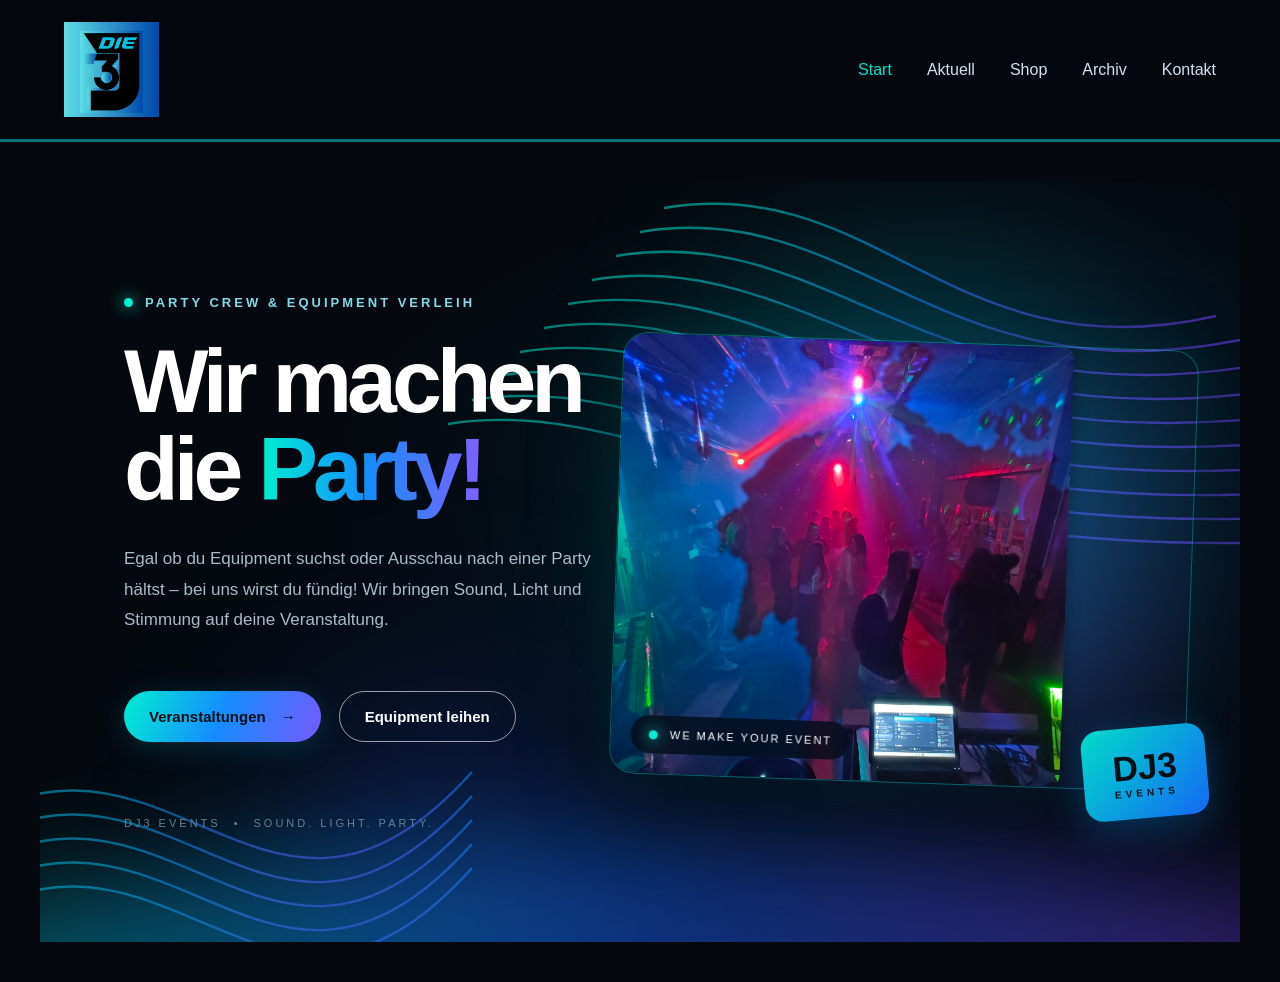
==== index.html @ 70f977b8 "fixed "Equipment leihen" button on the homepage" ====
<!DOCTYPE html>
<html lang="de">

<head>
    <meta charset="UTF-8">
    <meta name="viewport" content="width=device-width, initial-scale=1.0">

    <title>DJ3 Events – Wir machen die Party!</title>

    <link rel="icon" type="image/png" href="logo.png">
    <link rel="stylesheet" href="style.css">
</head>

<body class="home-page">

    <header class="site-header">

        <!-- Logo -->
        <a href="index.html" class="logo">
            <img src="logo.png" alt="DJ3 Events Logo">
        </a>

        <!-- Navigation -->
        <nav>
            <a href="index.html" class="active">Start</a>
            <a href="aktuell.html">Aktuell</a>
            <a href="shop.html">Shop</a>
            <a href="archiv.html">Archiv</a>
            <a href="kontakt.html">Kontakt</a>
        </nav> 
    </header>
    
    <main>

        <section class="hero">

            <!-- Dekorative Farbflächen -->
            <div class="glow glow-one"></div>
            <div class="glow glow-two"></div>

            <!-- Geschwungene Neonlinien -->
            <svg class="wave-lines"
                 viewBox="0 0 1000 650"
                 preserveAspectRatio="xMidYMid slice"
                 aria-hidden="true">

                <defs>
                    <linearGradient id="waveGradient"
                        x1="0%" y1="0%" x2="100%" y2="100%">

                        <stop offset="0%" stop-color="#00f0d0"/>
                        <stop offset="50%" stop-color="#168cff"/>
                        <stop offset="100%" stop-color="#873cff"/>

                    </linearGradient>
                </defs>

                <g fill="none"
                   stroke="url(#waveGradient)"
                   stroke-width="2"
                   opacity="0.65">

                    <path d="M 520 30 C 700 0 760 170 980 120"/>
                    <path d="M 500 50 C 680 20 750 190 1000 140"/>
                    <path d="M 480 70 C 660 40 740 210 1020 160"/>
                    <path d="M 460 90 C 640 60 730 230 1040 180"/>
                    <path d="M 440 110 C 620 80 720 250 1060 200"/>
                    <path d="M 420 130 C 600 100 710 270 1080 220"/>
                    <path d="M 400 150 C 580 120 700 290 1100 240"/>
                    <path d="M 380 170 C 560 140 690 310 1120 260"/>
                    <path d="M 360 190 C 540 160 680 330 1140 280"/>
                    <path d="M 340 210 C 520 180 670 350 1160 300"/>

                    <path d="M -100 570 C 100 400 180 700 360 500"/>
                    <path d="M -100 590 C 100 420 180 720 360 520"/>
                    <path d="M -100 610 C 100 440 180 740 360 540"/>
                    <path d="M -100 630 C 100 460 180 760 360 560"/>
                    <path d="M -100 650 C 100 480 180 780 360 580"/>

                </g>

            </svg>


            <div class="hero-content">

                <div class="hero-label">
                    <span class="status-dot"></span>
                    PARTY CREW & EQUIPMENT VERLEIH
                </div>

                <h1>
                    Wir machen<br>
                    die <span>Party!</span>
                </h1>

                <p class="hero-description">
                    Egal ob du Equipment suchst oder Ausschau
                    nach einer Party hältst – bei uns wirst du
                    fündig! Wir bringen Sound, Licht und
                    Stimmung auf deine Veranstaltung.
                </p>

                <div class="hero-buttons">

                    <a href="aktuell.html" class="cta-button">
                        Veranstaltungen
                        <span>→</span>
                    </a>

                    <a href="shop.html" class="cta-button secondary">
                        Equipment leihen
                    </a>

                </div>

                <div class="hero-footer">
                    <span>DJ3 EVENTS</span>
                    <span>•</span>
                    <span>SOUND. LIGHT. PARTY.</span>
                </div>

            </div>


            <!-- Hauptbild -->
            <div class="hero-visual">

                <div class="image-glow"></div>

                <div class="photo-card">

                    <img
                        src="party 0.3.jpg"
                        alt="DJ3 Events – Party Impressionen"
                        class="hero-img">

                    <div class="image-caption">
                        <span class="caption-dot"></span>
                        <span>WE MAKE YOUR EVENT</span>
                    </div>

                </div>

                <div class="floating-text">
                    <span>DJ3</span>
                    <small>EVENTS</small>
                </div>

            </div>


            <!-- Farbverlauf am unteren Rand -->
            <div class="bottom-wave"></div>

        </section>

    </main>

</body>
</html>
---- style.css ----
/* Grunddesign für die ganze Seite */
body {
    font-family: 'Segoe UI', Tahoma, Geneva, Verdana, sans-serif;
    background-color: #05090f; /* Dunkler Hintergrund */
    color: #f5f5f7;           /* Helle Schrift */
    margin: 0;
    padding: 0;
}

/* Hauptinhalt */
main {
    max-width: 1200px;
    margin: 40px auto;
    padding: 0 20px;
    text-align: left;
}

/* Der Container, der das Bild und die Buttons hält */
main > div { /* Dies zielt auf das DIV direkt im Hauptbereich, passe die Klasse an, falls du eine hast */
    display: flex;
    gap: 20px;
    justify-content: left; /* Zeigt die Elemente linksbündig an */
    align-items: flex-start; /* Verhindert, dass die Buttons sich vertikal strecken */
}

h1 {
    font-size: 42px;
    color: #fff;
}

h2 {
    font-size: 24px;
    color: #00ffdd;
}

/* Ein stylischer Button für den Verleih */
.cta-button {
    background: linear-gradient(45deg, #00f2fe, #4facfe);
    color: #fff;
    padding: 12px 20px;
    border: none;
    border-radius: 25px;
    font-size: 18px;
    font-weight: bold;
    cursor: pointer;
    text-decoration: none;
    display: inline-block;
    margin-top: 20px;
    box-shadow: 0 4px 15px rgba(0, 242, 254, 0.4);
    height: auto;
}

/* Größe des Logos anpassen */
.logo-img {
    height: 50px; /* Ändere die Zahl (z.B. 40px oder 60px), bis es dir gefällt */
    width: auto;  /* Behält das richtige Seitenverhältnis bei */
    display: block;
}


/* Social Media Sektion */
.social-container {
    margin-top: 30px;
    display: flex;
    justify-content: left;
    gap: 15px;
    flex-wrap: wrap;
}

.social-btn {
    padding: 12px 25px;
    border-radius: 8px;
    color: #fff;
    text-decoration: none;
    font-weight: bold;
    transition: transform 0.2s, filter 0.2s;
}

.social-btn:hover {
    transform: scale(1.05); /* Der Button wird beim Drüberfahren minimal größer */
    filter: brightness(1.2); /* Wird leicht heller */
}

/* Spezifische Markenfarben */
.whatsapp {
    background: linear-gradient(45deg, #25d366 0%, #128c7e 25%, #075e54 50%, #00a884 75%, #00755e 100%);
}

.spotify {
    background-color: #1DB954;
}

.paypal {
    background-color: #003087;
}

.kleinanzeigen {
    background-color: #86B817;
    color: #000; /* Schwarz für bessere Lesbarkeit auf Hellgrün */
}

.github {
    background-color: #333; /* Dunkelgrau für GitHub */
}

/* Richtet Logo und Text waagerecht aus und macht Abstand dazwischen */
.social-btn {
    display: inline-flex;
    align-items: center;
    gap: 10px; /* Abstand zwischen Icon und Text */
    padding: 12px 25px;
    border-radius: 8px;
    color: #fff;
    text-decoration: none;
    font-weight: bold;
    transition: transform 0.2s, filter 0.2s;
}

/* Macht die Logos minimal größer für eine bessere Optik */
.social-btn i {
    font-size: 20px;
}

/* Artikel-Styling */
.story-article {
    background-color: #1a1a1e;
    padding: 20px;
    border-radius: 12px;
    text-align: left; /* Text linksbündig für bessere Lesbarkeit */
    margin-bottom: 20px;
    box-shadow: 0 4px 10px rgba(0,0,0,0.3);
}

.meta-date {
    color: #888;
    font-size: 14px;
    margin-top: -10px;
    margin-bottom: 20px;
}

/* Galerie-Layout (Fotos nebeneinander) */
.article-gallery {
    display: flex;
    gap: 20px;
    margin-top: 20px;
    flex-wrap: wrap; /* Falls der Bildschirm zu klein ist, rutschen die Bilder untereinander */
}

.photo-box {
    flex: 1;
    min-width: 250px;
    background-color: #25252a;
    padding: 10px;
    border-radius: 8px;
}

.photo-box img {
    width: 100%;
    height: auto;
    border-radius: 6px;
    display: block;
}

.caption {
    font-size: 14px;
    color: #ccc;
    text-align: center;
    margin: 8px 0 0 0;
}

/* Styling für das Startseiten-Foto */
.hero-img {
    max-width: 450px; /* Maximale Breite – passe die Zahl an, bis es perfekt sitzt */
    width: 100%;      /* Staucht das Bild auf kleineren Bildschirmen (Handy) automatisch */
    height: auto;     /* Behält das richtige Seitenverhältnis bei */
    border-radius: 12px; /* Gibt dem Bild schöne abgerundete Ecken */
    box-shadow: 0 4px 15px rgba(0, 0, 0, 0.4); /* Dezenter Schatten für den Look */
}

/* =========================================
   DJ3 EVENTS – GLOBAL DESIGN
   ========================================= */


/* =========================================
   1. GLOBALER HEADER
   Gilt für ALLE Unterseiten
   ========================================= */

.site-header {
    position: relative;
    z-index: 100;

    width: 100%;
    box-sizing: border-box;
    padding: 22px 5%;

    display: flex;
    align-items: center;
    justify-content: space-between;

    background: rgba(5, 9, 15, 0.92);
    backdrop-filter: blur(15px);

    border-bottom: 3px solid rgba(0, 220, 220, 0.5);
}

.site-header .logo img {
    width: 95px;
    height: auto;
    display: block;
}

.site-header nav {
    display: flex;
    align-items: center;
    gap: 35px;
}

.site-header nav a {
    color: #d5e2eb;
    text-decoration: none;
    font-size: 16px;
    font-weight: 500;

    transition: 0.3s ease;
}

.site-header nav a:hover,
.site-header nav a.active {
    color: #00e5d0;
}


/* =========================================
   2. STARTSEITE – GRUNDLAYOUT
   ========================================= */

.home-page {
    margin: 0;
    background: #05090f;
    color: #ffffff;
    font-family: Arial, Helvetica, sans-serif;
    overflow-x: hidden;
}

.home-page .hero {
    min-height: 760px;

    position: relative;
    isolation: isolate;

    display: flex;
    align-items: center;

    padding: 70px 7%;
    box-sizing: border-box;

    overflow: hidden;

    background:
        radial-gradient(
            ellipse at 80% 40%,
            rgba(0, 125, 190, 0.12),
            transparent 50%
        ),
        #05090f;
}


/* =========================================
   3. HINTERGRUND-LICHTEFFEKTE
   ========================================= */

.home-page .glow {
    position: absolute;
    z-index: -1;
    border-radius: 50%;
    filter: blur(100px);
    pointer-events: none;
}

.home-page .glow-one {
    width: 400px;
    height: 400px;

    background: rgba(0, 225, 210, 0.18);

    top: 10%;
    right: 10%;
}

.home-page .glow-two {
    width: 350px;
    height: 350px;

    background: rgba(30, 90, 255, 0.20);

    bottom: -10%;
    left: 20%;
}


/* =========================================
   4. GESCHWUNGENE NEONLINIEN
   ========================================= */

.home-page .wave-lines {
    position: absolute;
    z-index: -1;

    width: 100%;
    height: 100%;

    top: 0;
    right: 0;

    opacity: 0.8;
    pointer-events: none;

    animation: waveFloat 12s ease-in-out infinite alternate;
}

@keyframes waveFloat {
    from {
        transform: translateY(-10px);
    }

    to {
        transform: translateY(15px);
    }
}


/* =========================================
   5. HERO-TEXT
   ========================================= */

.home-page .hero-content {
    width: 48%;
    max-width: 650px;

    position: relative;
    z-index: 2;
}

.home-page .hero-label {
    display: flex;
    align-items: center;
    gap: 12px;

    color: #83d9e6;
    font-size: 13px;
    letter-spacing: 3px;
    font-weight: bold;

    margin-bottom: 28px;
}

.home-page .status-dot,
.home-page .caption-dot {
    width: 9px;
    height: 9px;

    border-radius: 50%;

    background: #00efd0;
    box-shadow: 0 0 15px #00efd0;
}

.home-page .hero h1 {
    font-size: clamp(55px, 7vw, 100px);
    line-height: 0.98;

    letter-spacing: -5px;
    font-weight: 900;

    margin: 0 0 30px;
}

.home-page .hero h1 span {
    background: linear-gradient(
        90deg,
        #00f0d0,
        #168cff,
        #8060ff
    );

    background-clip: text;
    -webkit-background-clip: text;
    color: transparent;
}

.home-page .hero-description {
    max-width: 480px;

    color: #aabac8;
    font-size: 17px;
    line-height: 1.8;

    margin-bottom: 35px;
}


/* =========================================
   6. HERO-BUTTONS
   ========================================= */

.home-page .hero-buttons {
    display: flex;
    flex-wrap: wrap;
    gap: 18px;
}

.home-page .cta-button {
    display: inline-flex;
    align-items: center;
    gap: 15px;

    padding: 16px 25px;

    border-radius: 50px;

    color: #001014;
    text-decoration: none;

    font-size: 15px;
    font-weight: bold;

    background: linear-gradient(
        110deg,
        #00efd0,
        #168cff,
        #765aff
    );

    box-shadow: 0 5px 30px rgba(0, 180, 220, 0.2);

    transition: 0.3s ease;
}

.home-page .cta-button:hover {
    transform: translateY(-4px);
    box-shadow: 0 8px 35px rgba(0, 220, 220, 0.4);
}

.home-page .cta-button.secondary {
    background: transparent;

    color: #ffffff;
    border: 1px solid rgba(255, 255, 255, 0.6);

    box-shadow: none;
}

.home-page .cta-button.secondary:hover {
    border-color: #00efd0;
    color: #00efd0;
}


/* =========================================
   7. HERO-FOOTER
   ========================================= */

.home-page .hero-footer {
    display: flex;
    gap: 13px;

    margin-top: 75px;

    font-size: 11px;
    letter-spacing: 3px;

    color: #68808f;
}


/* =========================================
   8. HAUPTBILD
   ========================================= */

.home-page .hero-visual {
    position: absolute;

    width: 48%;
    max-width: 700px;

    right: 4%;
    top: 50%;

    transform: translateY(-50%);
    z-index: 1;
}

.home-page .photo-card {
    position: relative;

    border-radius: 25px;
    overflow: hidden;

    border: 1px solid rgba(0, 230, 220, 0.35);

    transform: rotate(2deg);

    box-shadow:
        0 20px 80px rgba(0, 0, 0, 0.6),
        0 0 45px rgba(0, 190, 220, 0.15);
}

.home-page .hero-img {
    width: 100%;
    height: 440px;

    display: block;
    object-fit: cover;

    transition: transform 0.7s ease;
}

.home-page .photo-card:hover .hero-img {
    transform: scale(1.06);
}

.home-page .image-glow {
    position: absolute;

    inset: 10%;
    z-index: -1;

    background: linear-gradient(
        120deg,
        #00efd0,
        #168cff,
        #765aff
    );

    filter: blur(90px);
    opacity: 0.35;
}


/* =========================================
   9. BILDBESCHRIFTUNG
   ========================================= */

.home-page .image-caption {
    position: absolute;

    bottom: 20px;
    left: 20px;

    display: flex;
    align-items: center;
    gap: 12px;

    padding: 13px 18px;

    border-radius: 30px;

    background: rgba(0, 10, 20, 0.75);
    backdrop-filter: blur(10px);

    font-size: 11px;
    letter-spacing: 2px;
}


/* =========================================
   10. SCHWEBENDES DJ3-ELEMENT
   ========================================= */

.home-page .floating-text {
    position: absolute;

    right: -15px;
    bottom: -35px;

    display: flex;
    flex-direction: column;
    align-items: center;

    padding: 20px 30px;

    border-radius: 18px;

    background: linear-gradient(
        135deg,
        rgba(0, 230, 210, 0.95),
        rgba(20, 110, 255, 0.95)
    );

    color: #001014;

    box-shadow: 0 10px 40px rgba(0, 160, 255, 0.3);

    transform: rotate(-5deg);
}

.home-page .floating-text span {
    font-size: 35px;
    font-weight: 900;
}

.home-page .floating-text small {
    font-size: 10px;
    letter-spacing: 4px;
    font-weight: bold;
}


/* =========================================
   11. UNTERER FARBVERLAUF
   ========================================= */

.home-page .bottom-wave {
    position: absolute;

    bottom: -160px;
    left: -10%;

    width: 120%;
    height: 260px;

    border-radius: 50% 50% 0 0;

    background: linear-gradient(
        90deg,
        rgba(0, 200, 200, 0.8),
        rgba(20, 100, 255, 0.8),
        rgba(120, 50, 220, 0.8)
    );

    filter: blur(55px);
    opacity: 0.55;

    z-index: -1;
}


/* =========================================
   12. TABLET-OPTIMIERUNG
   ========================================= */

@media (max-width: 1000px) {

    .home-page .hero {
        min-height: 900px;
        align-items: flex-start;
        padding-top: 80px;
    }

    .home-page .hero-content {
        width: 65%;
    }

    .home-page .hero-visual {
        width: 55%;
        top: auto;
        bottom: 50px;
        right: 5%;

        transform: none;
        opacity: 0.65;
    }

    .home-page .hero-img {
        height: 350px;
    }
}


/* =========================================
   13. SMARTPHONE-OPTIMIERUNG
   ========================================= */

@media (max-width: 650px) {

    /* Globaler Header */

    .site-header {
        flex-direction: column;
        gap: 22px;
        padding: 20px 15px;
    }

    .site-header .logo img {
        width: 75px;
    }

    .site-header nav {
        width: 100%;
        justify-content: center;
        gap: 17px;
        flex-wrap: wrap;
    }

    .site-header nav a {
        font-size: 13px;
    }


    /* Startseite */

    .home-page .hero {
        min-height: 900px;

        padding: 65px 7% 50px;
        align-items: flex-start;
    }

    .home-page .hero-content {
        width: 100%;
    }

    .home-page .hero-label {
        font-size: 10px;
        letter-spacing: 2px;
    }

    .home-page .hero h1 {
        font-size: 62px;
        letter-spacing: -3px;
    }

    .home-page .hero-description {
        font-size: 15px;
        line-height: 1.7;
    }

    .home-page .hero-buttons {
        gap: 12px;
    }

    .home-page .cta-button {
        padding: 14px 19px;
        font-size: 13px;
    }

    .home-page .hero-visual {
        width: 85%;

        right: 7%;
        bottom: 75px;
        top: auto;

        opacity: 0.95;
    }

    .home-page .hero-img {
        height: 240px;
    }

    .home-page .floating-text {
        right: -10px;
        bottom: -25px;

        padding: 12px 20px;
    }

    .home-page .floating-text span {
        font-size: 25px;
    }

    .home-page .hero-footer {
        margin-top: 40px;
        font-size: 9px;
        letter-spacing: 2px;
    }

    .home-page .wave-lines {
        opacity: 0.45;
    }
}


/* =========================================
   14. BARRIEREFREIHEIT
   ========================================= */

@media (prefers-reduced-motion: reduce) {

    .home-page *,
    .home-page *::before,
    .home-page *::after {
        animation: none !important;
        transition: none !important;
    }
}
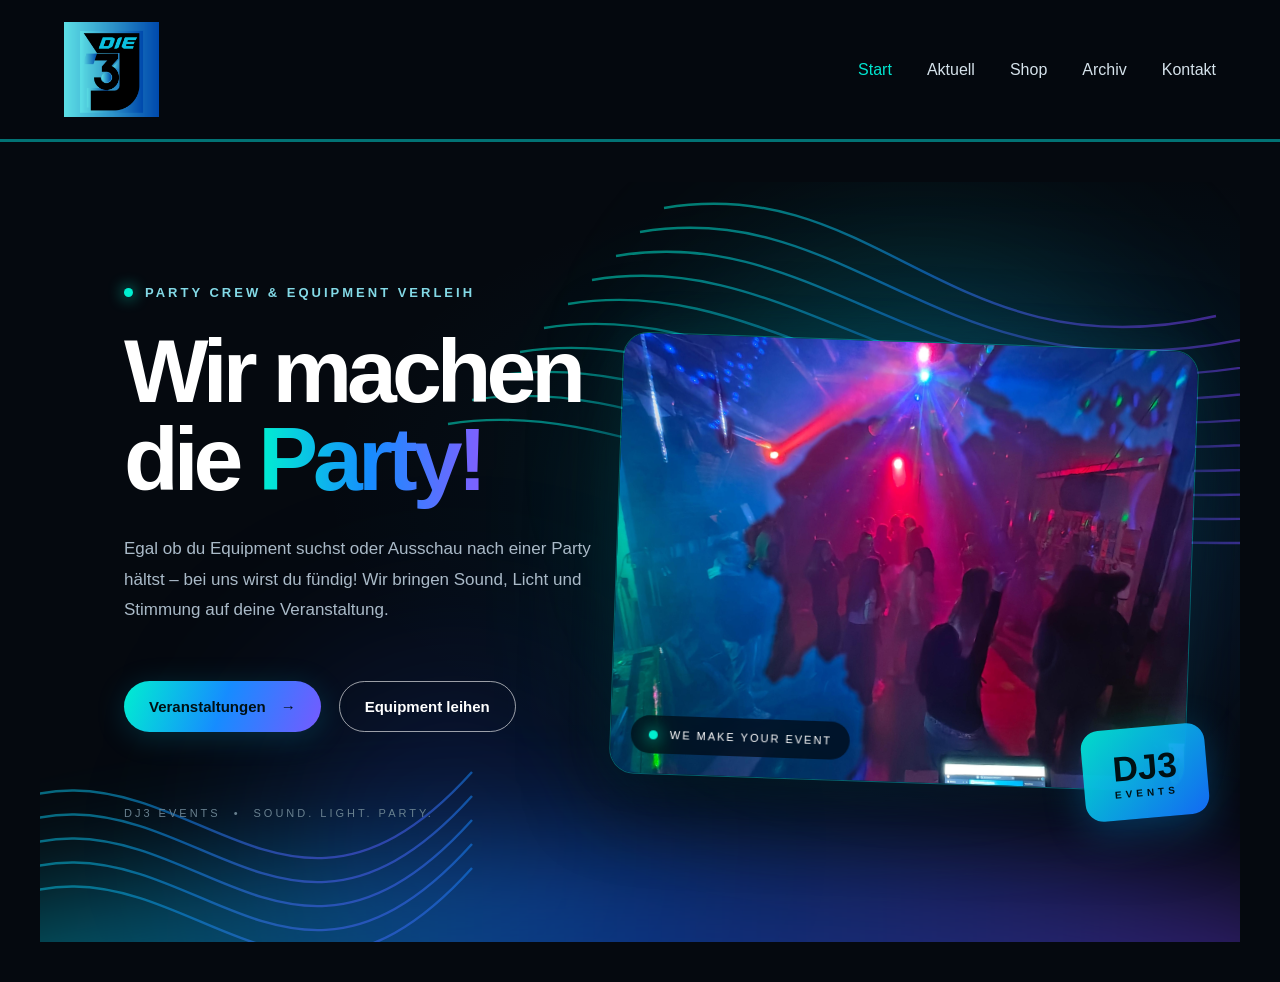
==== commit cf2560c6: "hero image optimisation. also deleted useless code paragraph" ====
--- a/index.html
+++ b/index.html
@@ -131,7 +131,7 @@
                 <div class="photo-card">
 
                     <img
-                        src="party 0.3.jpg"
+                        src="party 0.1.jpg"
                         alt="DJ3 Events – Party Impressionen"
                         class="hero-img">
 
--- a/style.css
+++ b/style.css
@@ -168,15 +168,6 @@
     margin: 8px 0 0 0;
 }
 
-/* Styling für das Startseiten-Foto */
-.hero-img {
-    max-width: 450px; /* Maximale Breite – passe die Zahl an, bis es perfekt sitzt */
-    width: 100%;      /* Staucht das Bild auf kleineren Bildschirmen (Handy) automatisch */
-    height: auto;     /* Behält das richtige Seitenverhältnis bei */
-    border-radius: 12px; /* Gibt dem Bild schöne abgerundete Ecken */
-    box-shadow: 0 4px 15px rgba(0, 0, 0, 0.4); /* Dezenter Schatten für den Look */
-}
-
 /* =========================================
    DJ3 EVENTS – GLOBAL DESIGN
    ========================================= */
@@ -468,6 +459,7 @@
     gap: 13px;
 
     margin-top: 75px;
+    margin-bottom: 20px;
 
     font-size: 11px;
     letter-spacing: 3px;
@@ -514,6 +506,7 @@
 
     display: block;
     object-fit: cover;
+    object-position: center;
 
     transition: transform 0.7s ease;
 }
@@ -666,6 +659,8 @@
 
     .home-page .hero-img {
         height: 350px;
+        object-fit: cover;
+        object-position: center;
     }
 }
 
@@ -696,7 +691,7 @@
     }
 
     .site-header nav a {
-        font-size: 13px;
+        font-size: 16px;
     }
 
 
@@ -734,7 +729,7 @@
 
     .home-page .cta-button {
         padding: 14px 19px;
-        font-size: 13px;
+        font-size: 16px;
     }
 
     .home-page .hero-visual {
@@ -749,6 +744,8 @@
 
     .home-page .hero-img {
         height: 240px;
+        object-fit: cover;
+        object-position: center;
     }
 
     .home-page .floating-text {
@@ -764,6 +761,7 @@
 
     .home-page .hero-footer {
         margin-top: 40px;
+        margin-bottom: 10px;
         font-size: 9px;
         letter-spacing: 2px;
     }
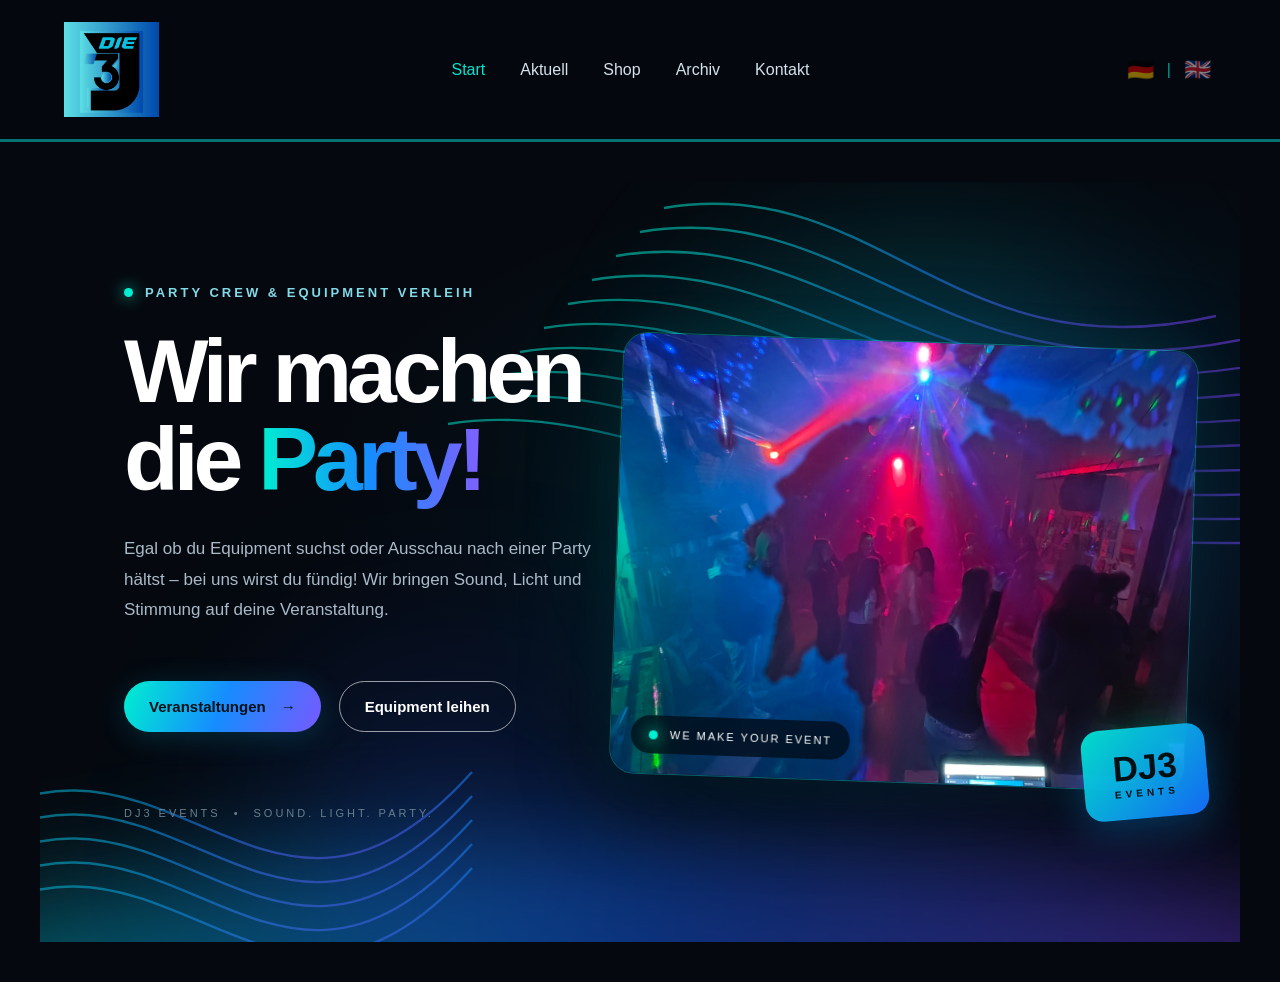
==== commit ea1cc301: "Add language switch functionality and translations for navigation" ====
--- a/index.html
+++ b/index.html
@@ -22,12 +22,24 @@
 
         <!-- Navigation -->
         <nav>
-            <a href="index.html" class="active">Start</a>
-            <a href="aktuell.html">Aktuell</a>
-            <a href="shop.html">Shop</a>
-            <a href="archiv.html">Archiv</a>
-            <a href="kontakt.html">Kontakt</a>
-        </nav> 
+            <a href="index.html" class="active" data-i18n="start">Start</a>
+            <a href="aktuell.html" data-i18n="aktuell">Aktuell</a>
+            <a href="shop.html" data-i18n="shop">Shop</a>
+            <a href="archiv.html" data-i18n="archiv">Archiv</a>
+            <a href="kontakt.html" data-i18n="kontakt">Kontakt</a>
+        </nav>
+
+        <div class="language-switch">
+            <button type="button" data-lang="de" aria-label="Deutsch">
+                🇩🇪
+            </button>
+
+            <span class="language-divider">|</span>
+
+            <button type="button" data-lang="en" aria-label="English">
+                🇬🇧
+            </button>
+        </div>
     </header>
     
     <main>
--- a/style.css
+++ b/style.css
@@ -222,6 +222,25 @@
     color: #00e5d0;
 }
 
+/* Kompakter Header für Unterseiten */
+.site-header.compact-header {
+    flex-direction: row;
+    justify-content: space-between;
+    align-items: center;
+}
+
+/* Logo und Zurück-Button bleiben nebeneinander */
+.site-header.compact-header .logo {
+    margin-bottom: 0;
+    width: 180px;
+    height: auto;
+    object-fit: contain;
+}
+
+.site-header.compact-header nav {
+    flex-direction: row;
+    align-items: center;
+}
 
 /* =========================================
    2. STARTSEITE – GRUNDLAYOUT
@@ -694,6 +713,9 @@
         font-size: 16px;
     }
 
+    .site-header .compact-header nav {
+        justify-content: right;
+    }
 
     /* Startseite */
 
@@ -784,4 +806,40 @@
         animation: none !important;
         transition: none !important;
     }
+}
+
+/* =========================================
+    15. SPRACHWECHSEL
+   ========================================= */
+
+.language-switch {
+    display: flex;
+    align-items: center;
+    gap: 8px;
+    margin-left: 20px;
+}
+
+.language-switch button {
+    background: transparent;
+    border: none;
+    padding: 5px;
+    font-size: 22px;
+    cursor: pointer;
+    opacity: 0.5;
+    transition: 0.25s ease;
+}
+
+.language-switch button:hover {
+    opacity: 1;
+    transform: scale(1.15);
+}
+
+.language-switch button.active {
+    opacity: 1;
+    filter: drop-shadow(0 0 6px #00e5d0);
+}
+
+.language-divider {
+    color: #00e5d0;
+    opacity: 0.7;
 }
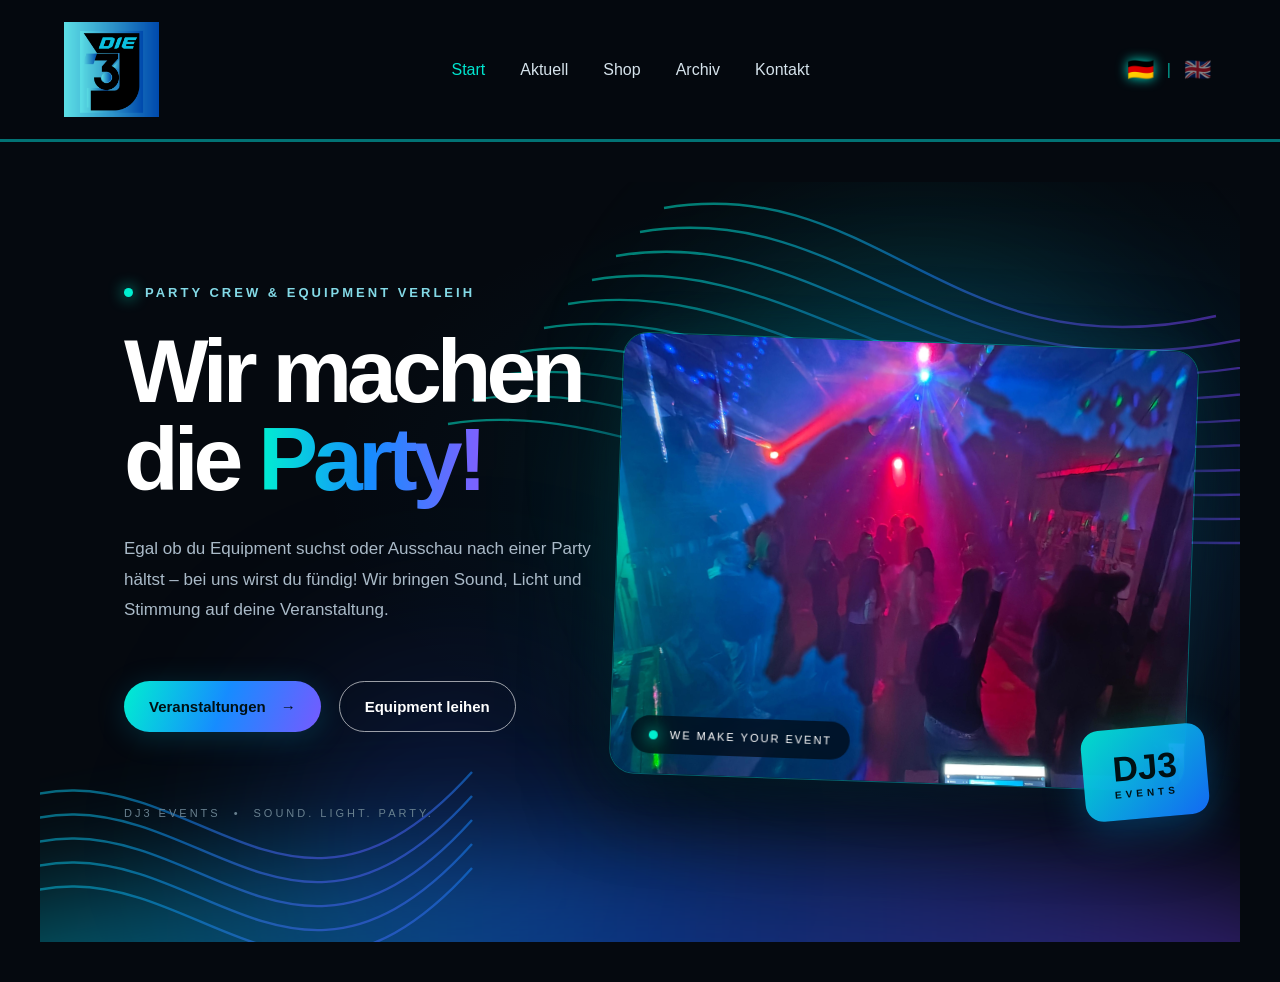
==== commit e5861d1c: "bug fixed! language switch now is on every page" ====
--- a/index.html
+++ b/index.html
@@ -9,6 +9,7 @@
 
     <link rel="icon" type="image/png" href="logo.png">
     <link rel="stylesheet" href="style.css">
+    <script src="language.js" defer></script>
 </head>
 
 <body class="home-page">
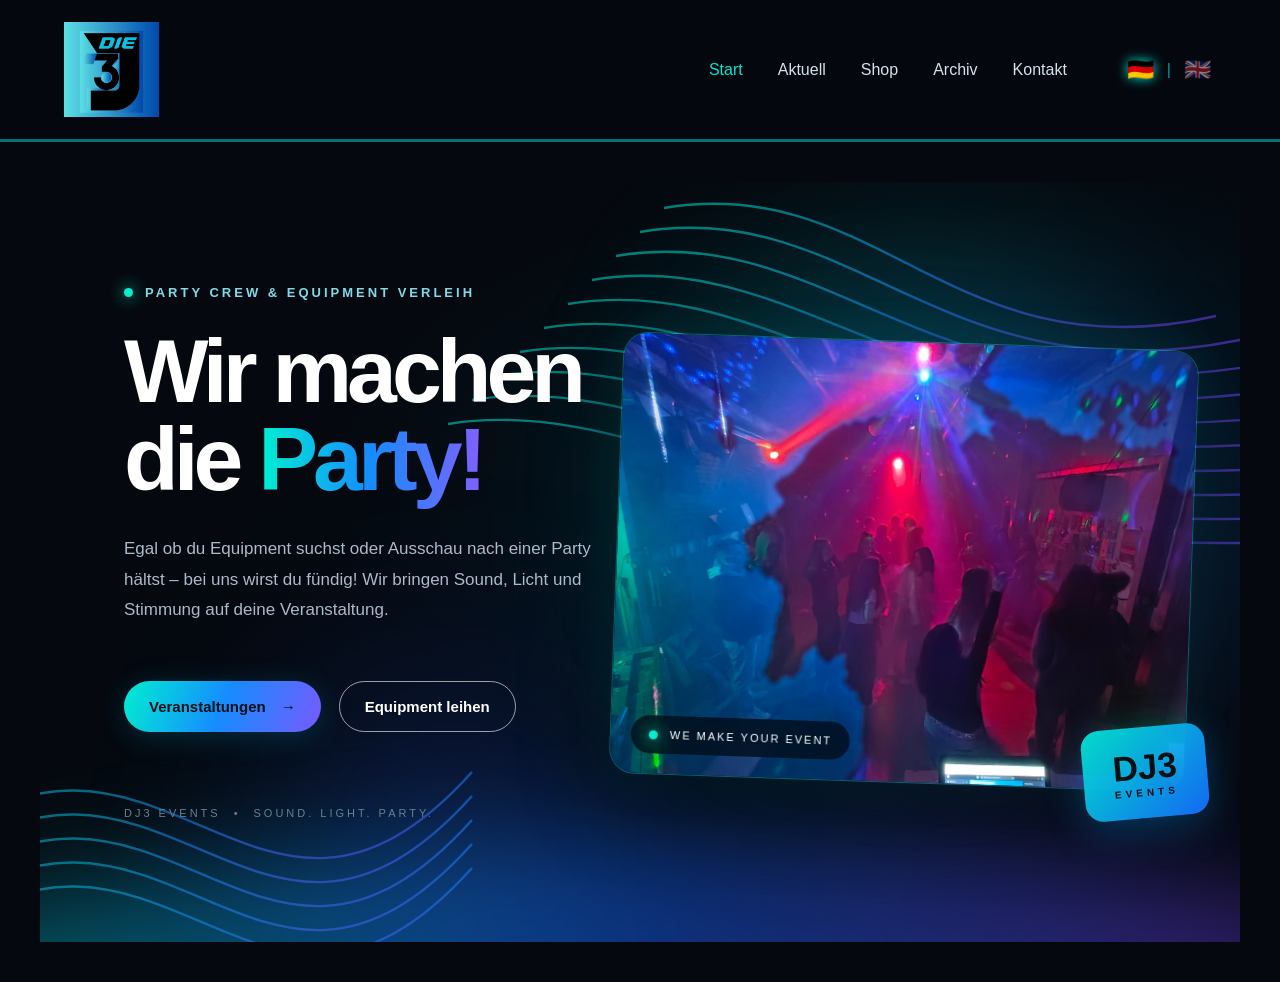
==== commit 14e8c499: "tested a different Header logic" ====
--- a/index.html
+++ b/index.html
@@ -28,19 +28,18 @@
             <a href="shop.html" data-i18n="shop">Shop</a>
             <a href="archiv.html" data-i18n="archiv">Archiv</a>
             <a href="kontakt.html" data-i18n="kontakt">Kontakt</a>
+            <div class="language-switch">
+                <button type="button" data-lang="de" aria-label="Deutsch">
+                    🇩🇪
+                </button>
+
+                <span class="language-divider">|</span>
+
+                <button type="button" data-lang="en" aria-label="English">
+                   🇬🇧
+                </button>
+            </div>
         </nav>
-
-        <div class="language-switch">
-            <button type="button" data-lang="de" aria-label="Deutsch">
-                🇩🇪
-            </button>
-
-            <span class="language-divider">|</span>
-
-            <button type="button" data-lang="en" aria-label="English">
-                🇬🇧
-            </button>
-        </div>
     </header>
     
     <main>
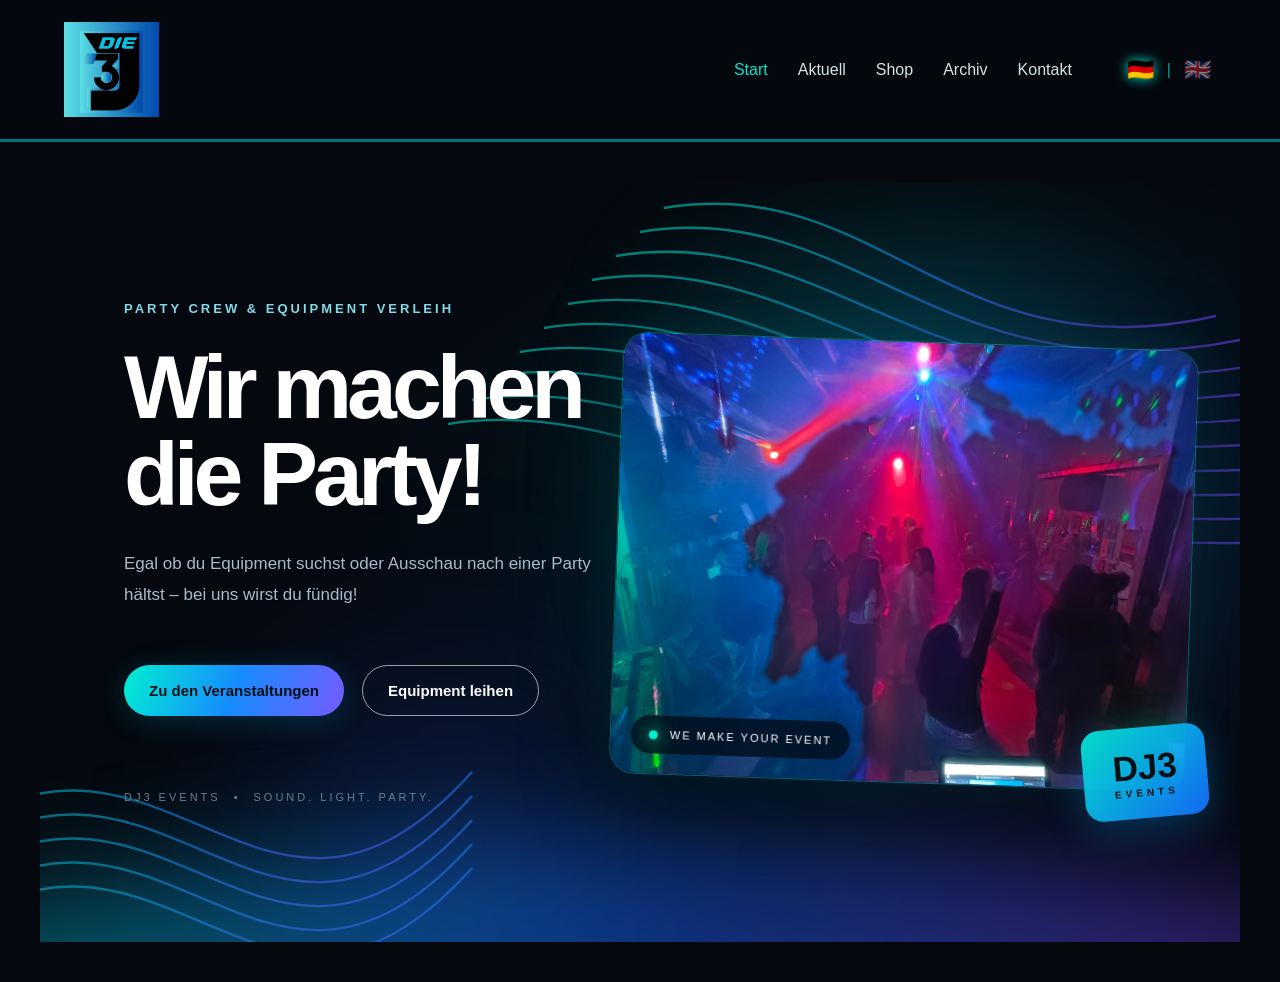
==== commit 68bd2c1a: "Add i18n attributes for hero section and update translations; adjust navigation gap" ====
--- a/index.html
+++ b/index.html
@@ -96,17 +96,17 @@
 
             <div class="hero-content">
 
-                <div class="hero-label">
+                <div class="hero-label" data-i18n="crew">
                     <span class="status-dot"></span>
                     PARTY CREW & EQUIPMENT VERLEIH
                 </div>
 
-                <h1>
+                <h1 data-i18n="headline">
                     Wir machen<br>
                     die <span>Party!</span>
                 </h1>
 
-                <p class="hero-description">
+                <p class="hero-description" data-i18n="description">
                     Egal ob du Equipment suchst oder Ausschau
                     nach einer Party hältst – bei uns wirst du
                     fündig! Wir bringen Sound, Licht und
@@ -115,12 +115,12 @@
 
                 <div class="hero-buttons">
 
-                    <a href="aktuell.html" class="cta-button">
-                        Veranstaltungen
+                    <a href="aktuell.html" class="cta-button" data-i18n="events">
+                        Zu den Veranstaltungen
                         <span>→</span>
                     </a>
 
-                    <a href="shop.html" class="cta-button secondary">
+                    <a href="shop.html" class="cta-button secondary" data-i18n="equipment">
                         Equipment leihen
                     </a>
 
--- a/style.css
+++ b/style.css
@@ -205,7 +205,7 @@
 .site-header nav {
     display: flex;
     align-items: center;
-    gap: 35px;
+    gap: 30px;
 }
 
 .site-header nav a {
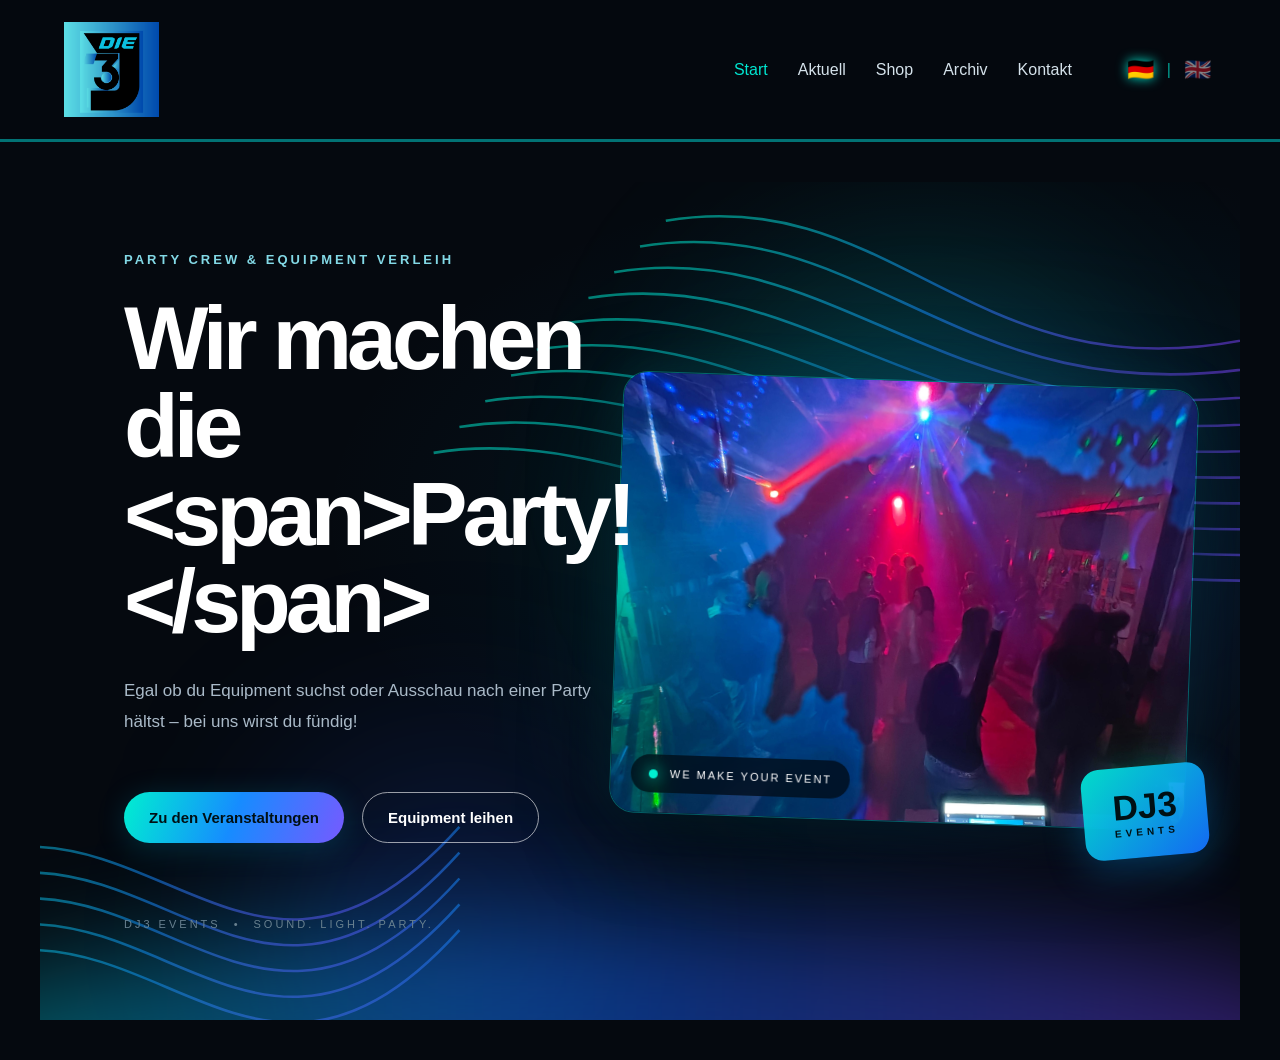
==== commit ba145e07: "test for a bug fix at font effects" ====
--- a/index.html
+++ b/index.html
@@ -102,7 +102,7 @@
                 </div>
 
                 <h1 data-i18n="headline">
-                    Wir machen<br>
+                    Wir machen
                     die <span>Party!</span>
                 </h1>
 
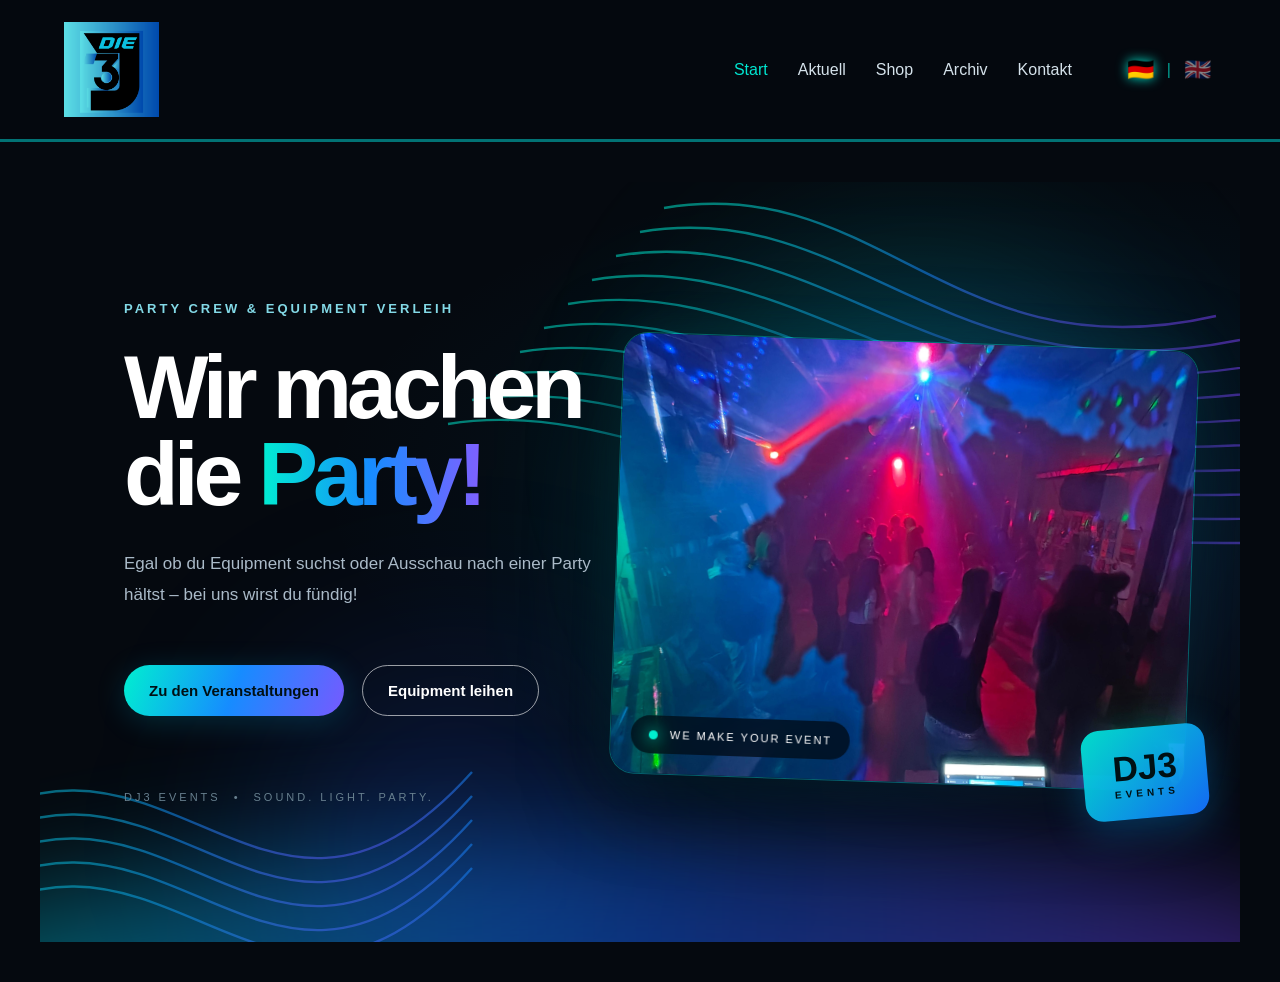
==== commit 0e485522: "Enhance headline styling with gradient effect and update translation structure" ====
--- a/index.html
+++ b/index.html
@@ -103,7 +103,7 @@
 
                 <h1 data-i18n="headline">
                     Wir machen
-                    die <span>Party!</span>
+                    die <span class="gradient-text">Party!</span>
                 </h1>
 
                 <p class="hero-description" data-i18n="description">
--- a/style.css
+++ b/style.css
@@ -388,7 +388,7 @@
     margin: 0 0 30px;
 }
 
-.home-page .hero h1 span {
+.home-page .hero h1 .gradient-text {
     background: linear-gradient(
         90deg,
         #00f0d0,
@@ -396,9 +396,9 @@
         #8060ff
     );
 
+    -webkit-background-clip: text;
     background-clip: text;
-    -webkit-background-clip: text;
-    color: transparent;
+    -webkit-text-fill-color: transparent;
 }
 
 .home-page .hero-description {
